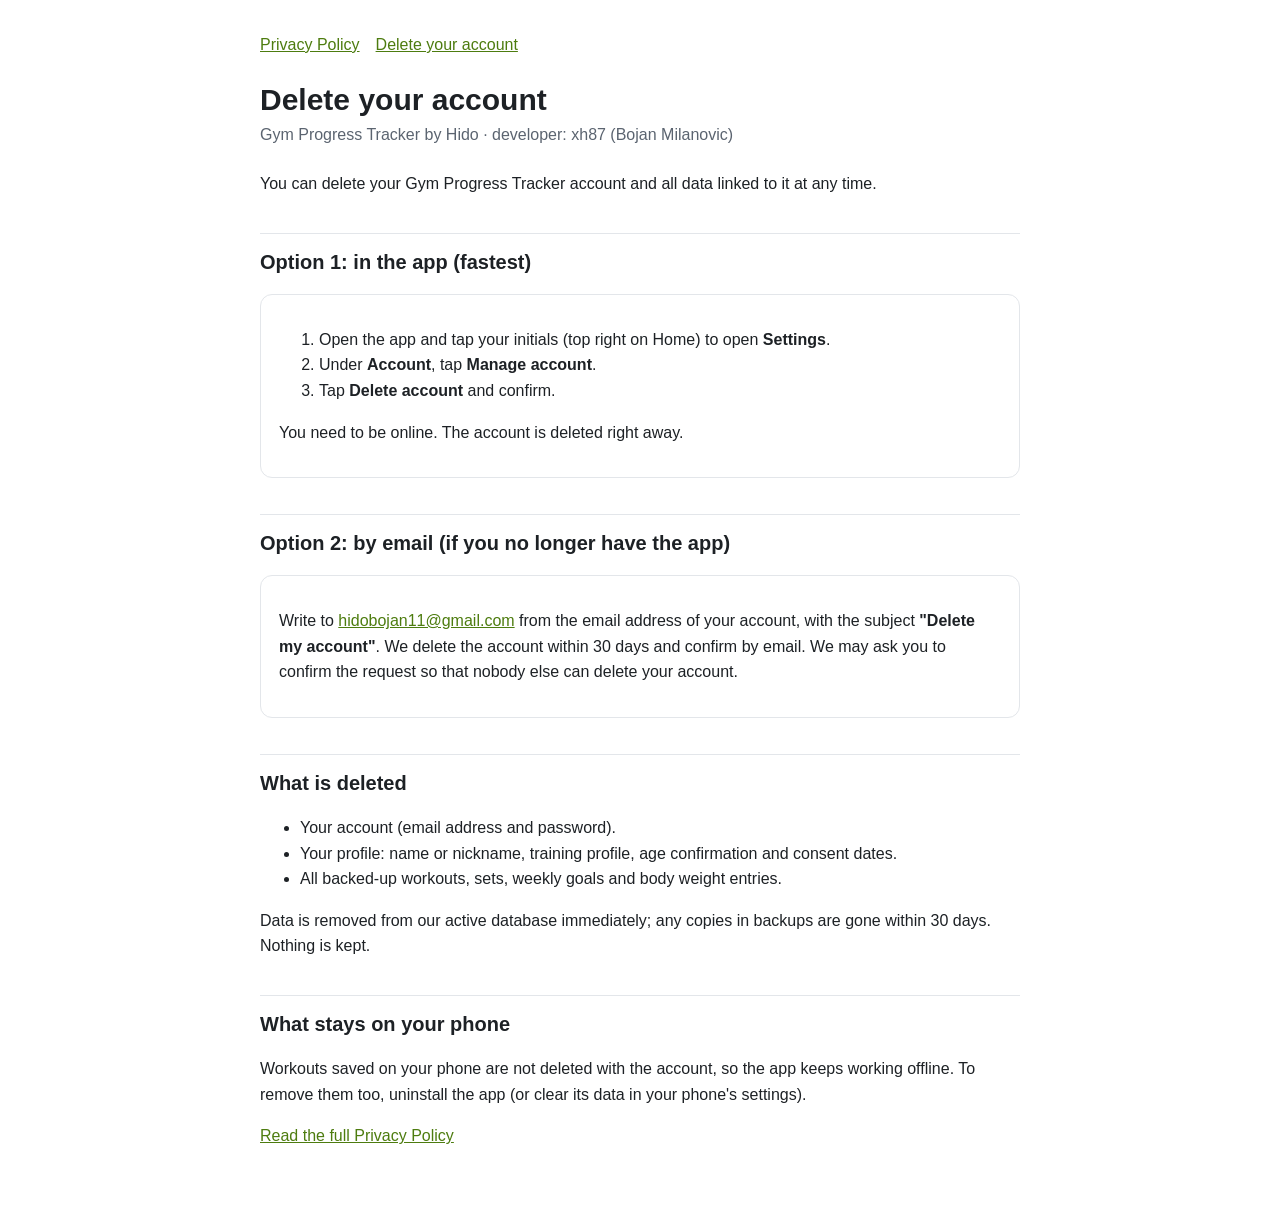
==== gym-progress-tracker/delete-account.html @ 1f2d3f90 "Studio site for xh87.app; legal pages under /gym-progress-tracker/ Co-Authored-By: Claude Opus 5.5 <" ====
<!doctype html>
<html lang="en">
<head>
  <meta charset="utf-8">
  <meta name="viewport" content="width=device-width, initial-scale=1">
  <title>Delete your account – Gym Progress Tracker by Hido</title>
  <link rel="stylesheet" href="../style.css">
</head>
<body>
<main>
  <nav><a href="privacy.html">Privacy Policy</a><a href="delete-account.html">Delete your account</a></nav>

  <h1>Delete your account</h1>
  <p class="meta">Gym Progress Tracker by Hido · developer: xh87 (Bojan Milanovic)</p>

  <p>You can delete your Gym Progress Tracker account and all data linked to it at any time.</p>

  <h2>Option 1: in the app (fastest)</h2>
  <div class="box">
    <ol>
      <li>Open the app and tap your initials (top right on Home) to open <strong>Settings</strong>.</li>
      <li>Under <strong>Account</strong>, tap <strong>Manage account</strong>.</li>
      <li>Tap <strong>Delete account</strong> and confirm.</li>
    </ol>
    <p>You need to be online. The account is deleted right away.</p>
  </div>

  <h2>Option 2: by email (if you no longer have the app)</h2>
  <div class="box">
    <p>
      Write to <a href="mailto:hidobojan11@gmail.com?subject=Delete%20my%20account">hidobojan11@gmail.com</a>
      from the email address of your account, with the subject <strong>"Delete my account"</strong>.
      We delete the account within 30 days and confirm by email. We may ask you to confirm the request so that
      nobody else can delete your account.
    </p>
  </div>

  <h2>What is deleted</h2>
  <ul>
    <li>Your account (email address and password).</li>
    <li>Your profile: name or nickname, training profile, age confirmation and consent dates.</li>
    <li>All backed-up workouts, sets, weekly goals and body weight entries.</li>
  </ul>
  <p>
    Data is removed from our active database immediately; any copies in backups are gone within 30 days.
    Nothing is kept.
  </p>

  <h2>What stays on your phone</h2>
  <p>
    Workouts saved on your phone are not deleted with the account, so the app keeps working offline.
    To remove them too, uninstall the app (or clear its data in your phone's settings).
  </p>

  <p><a href="privacy.html">Read the full Privacy Policy</a></p>
</main>
</body>
</html>
---- style.css ----
:root {
  --bg: #ffffff;
  --text: #1d2125;
  --muted: #5b6470;
  --accent: #4d7c0f;
  --border: #e3e6ea;
}

@media (prefers-color-scheme: dark) {
  :root {
    --bg: #0e1013;
    --text: #f2f4f7;
    --muted: #9aa3af;
    --accent: #b6f23b;
    --border: #2a2f37;
  }
}

* {
  box-sizing: border-box;
}

body {
  margin: 0;
  padding: 32px 20px 64px;
  background: var(--bg);
  color: var(--text);
  font: 16px/1.6 -apple-system, BlinkMacSystemFont, "Segoe UI", Roboto, Inter, Arial, sans-serif;
}

main {
  max-width: 760px;
  margin: 0 auto;
}

h1 {
  font-size: 30px;
  line-height: 1.2;
  margin: 0 0 4px;
}

h2 {
  font-size: 20px;
  margin: 36px 0 8px;
  padding-top: 12px;
  border-top: 1px solid var(--border);
}

.meta {
  color: var(--muted);
  margin: 0 0 24px;
}

a {
  color: var(--accent);
}

nav {
  margin-bottom: 24px;
  color: var(--muted);
}

nav a {
  margin-right: 16px;
}

table {
  width: 100%;
  border-collapse: collapse;
  margin: 12px 0;
  font-size: 15px;
}

th,
td {
  text-align: left;
  vertical-align: top;
  padding: 8px 10px;
  border-bottom: 1px solid var(--border);
}

.box {
  border: 1px solid var(--border);
  border-radius: 12px;
  padding: 16px 18px;
  margin: 16px 0;
}
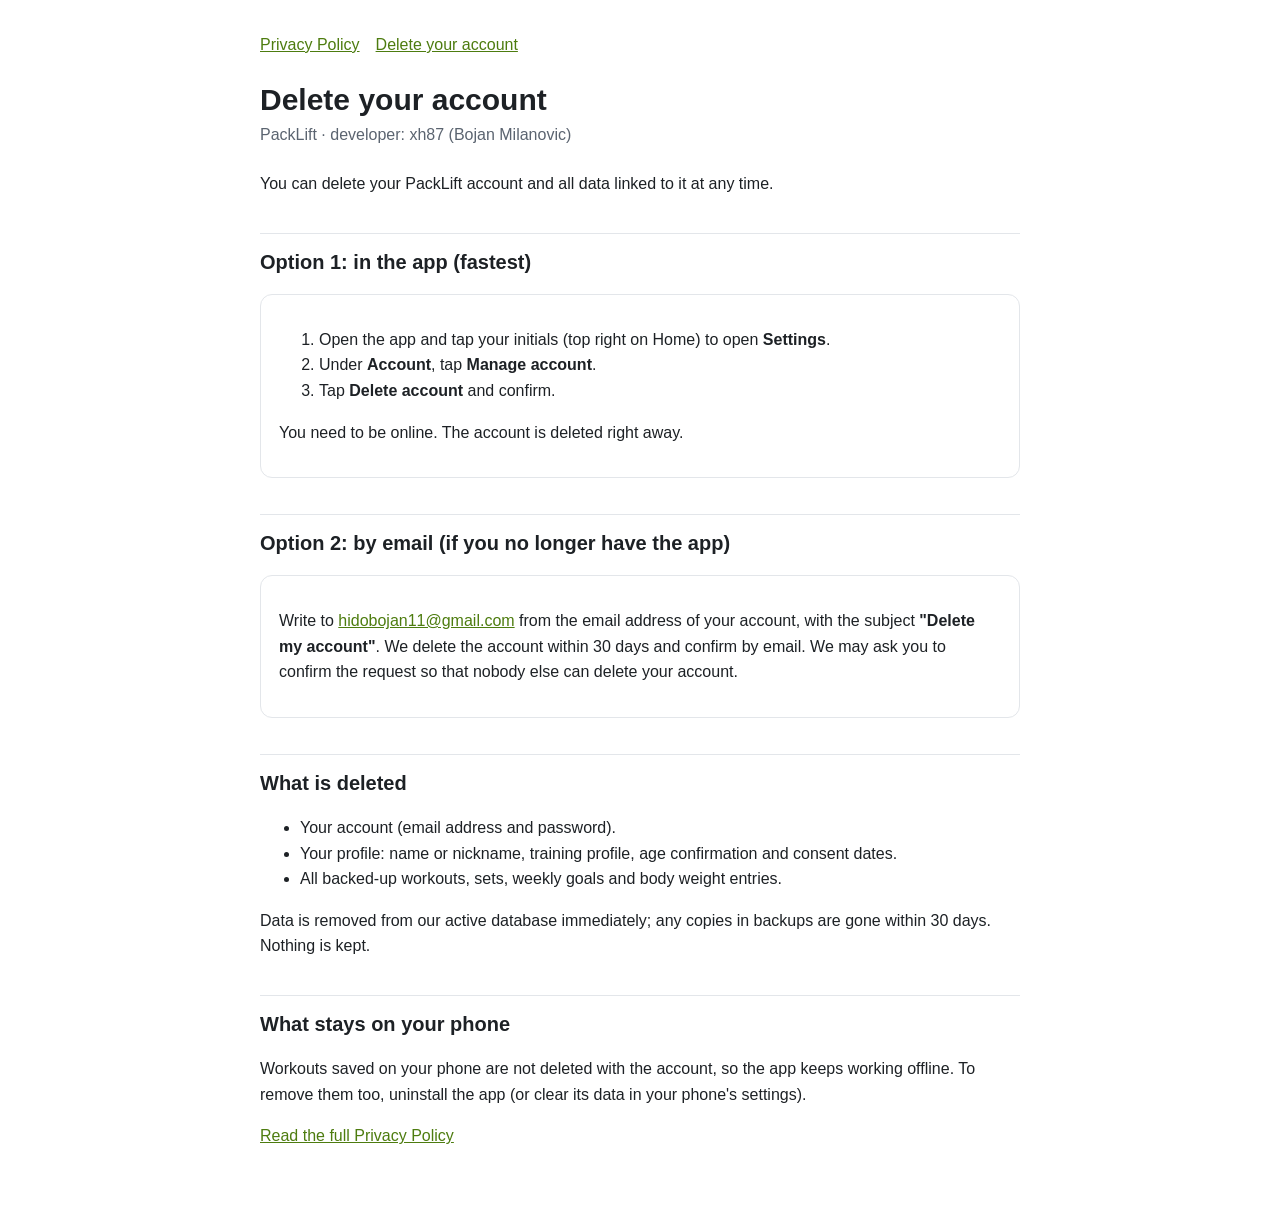
==== commit 535eb3d6: "Rename to PackLift; new test build download link Co-Authored-By: Claude Opus 5.5 <noreply@anthropic." ====
--- a/gym-progress-tracker/delete-account.html
+++ b/gym-progress-tracker/delete-account.html
@@ -3,7 +3,7 @@
 <head>
   <meta charset="utf-8">
   <meta name="viewport" content="width=device-width, initial-scale=1">
-  <title>Delete your account – Gym Progress Tracker by Hido</title>
+  <title>Delete your account – PackLift</title>
   <link rel="stylesheet" href="../style.css">
 </head>
 <body>
@@ -11,9 +11,9 @@
   <nav><a href="privacy.html">Privacy Policy</a><a href="delete-account.html">Delete your account</a></nav>
 
   <h1>Delete your account</h1>
-  <p class="meta">Gym Progress Tracker by Hido · developer: xh87 (Bojan Milanovic)</p>
+  <p class="meta">PackLift · developer: xh87 (Bojan Milanovic)</p>
 
-  <p>You can delete your Gym Progress Tracker account and all data linked to it at any time.</p>
+  <p>You can delete your PackLift account and all data linked to it at any time.</p>
 
   <h2>Option 1: in the app (fastest)</h2>
   <div class="box">
